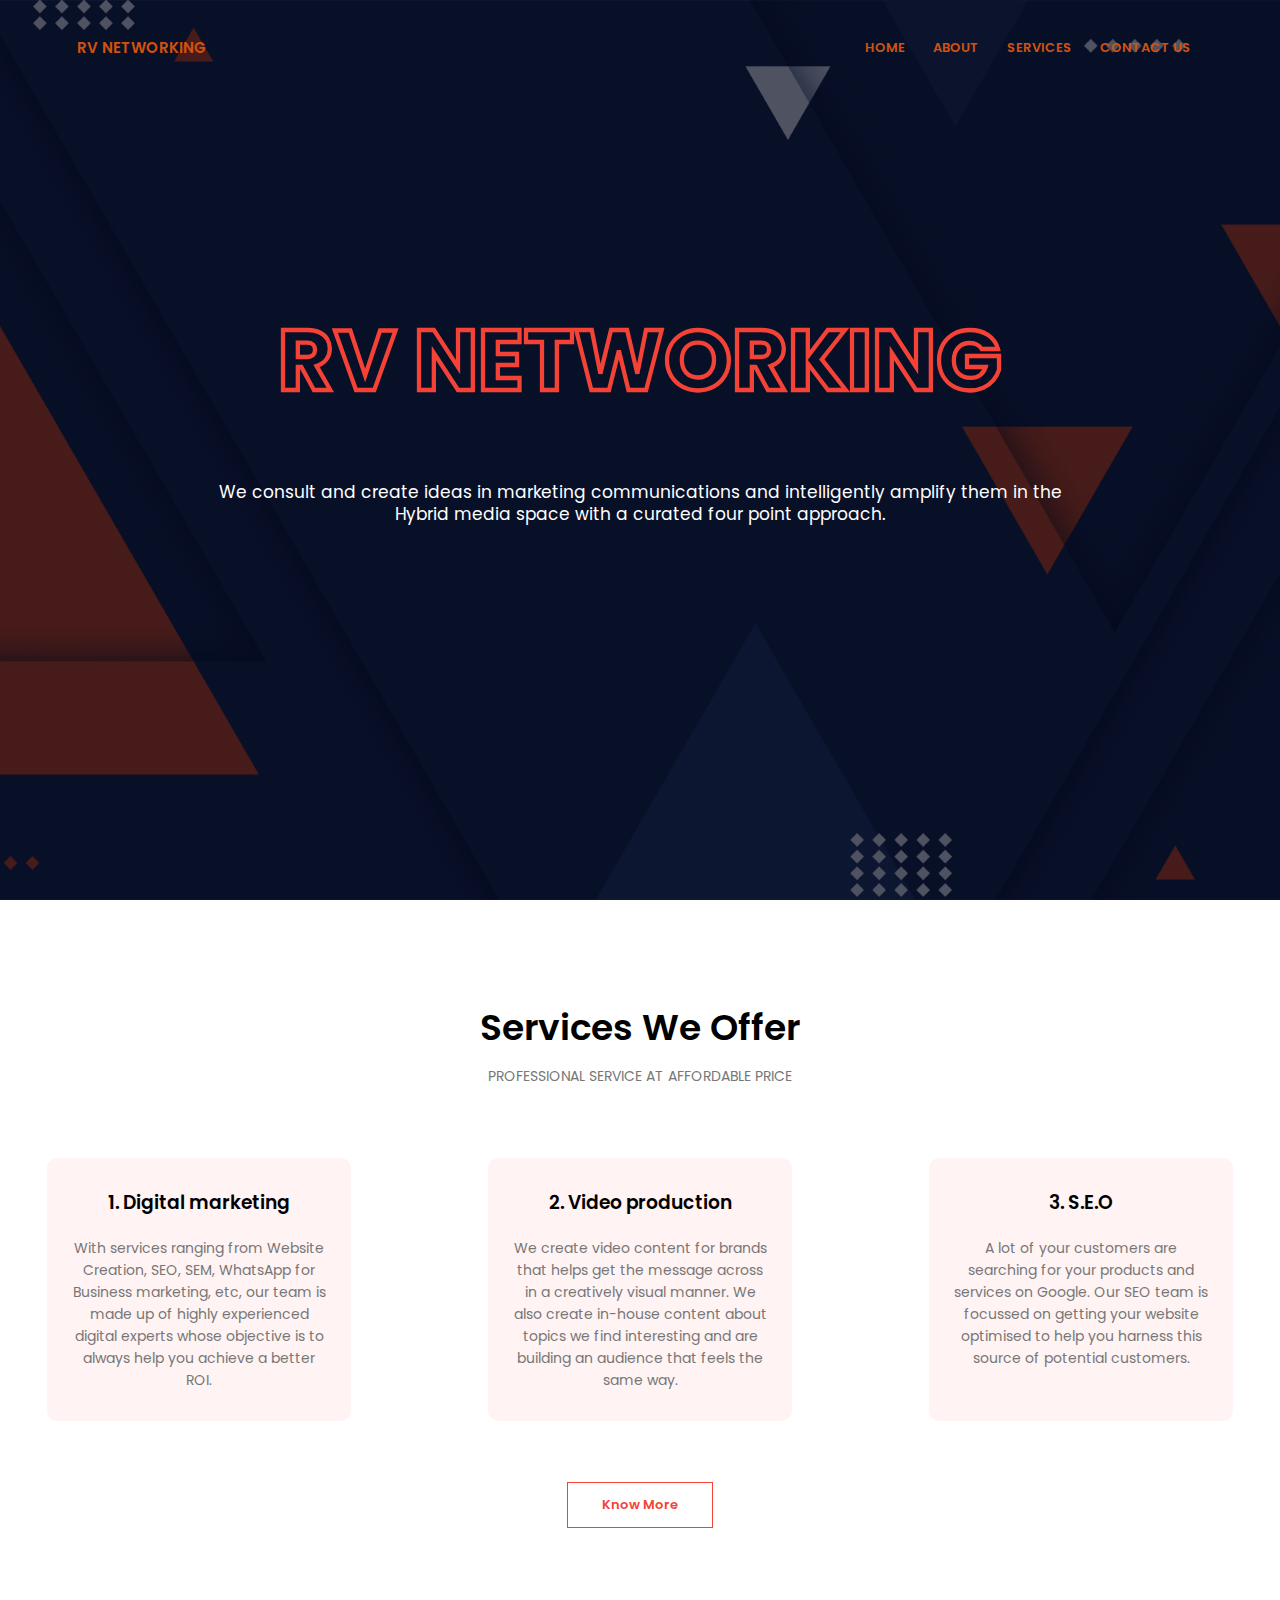
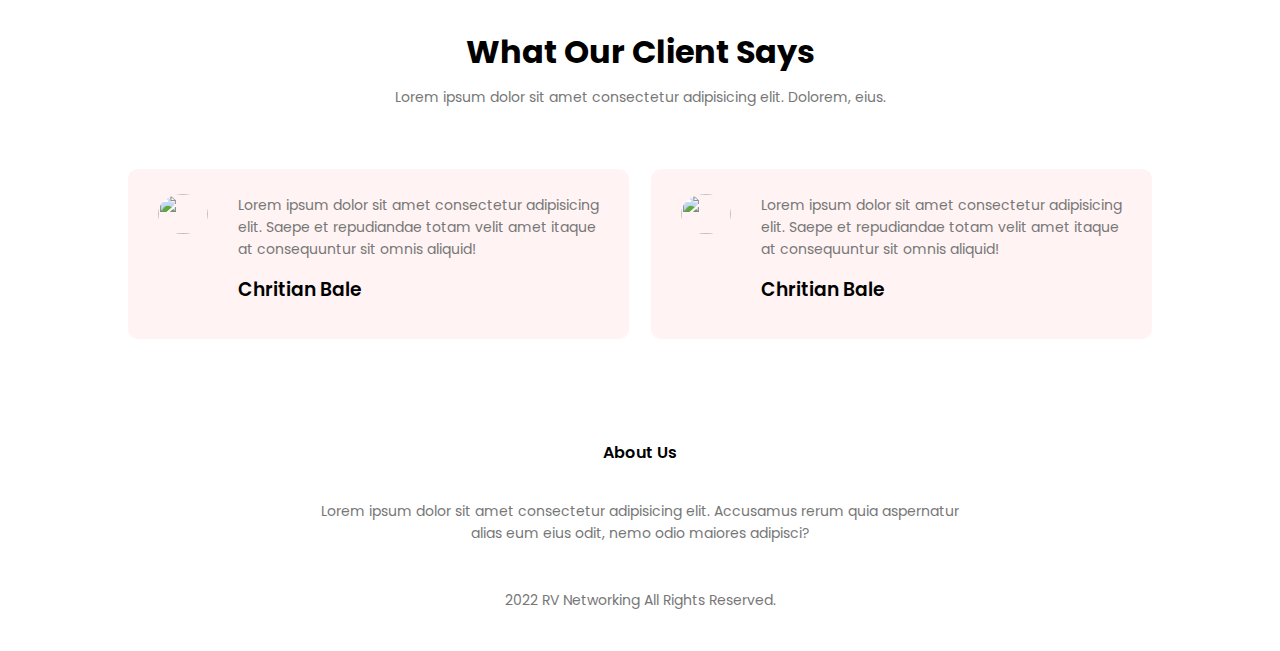
==== index.html @ 7b536aa5 "project" ====
<!DOCTYPE html>
<html lang="en">
<head>
    <meta charset="UTF-8">
    <meta http-equiv="X-UA-Compatible" content="IE=edge">
    <meta name="viewport" content="width=device-width, initial-scale=1.0">
    <link rel="stylesheet" href="./styles.css">
    <link rel="preconnect" href="https://fonts.googleapis.com">
    <link rel="preconnect" href="https://fonts.gstatic.com" crossorigin>
    <link href="https://fonts.googleapis.com/css2?family=DM+Sans&family=Montserrat:ital,wght@0,100;0,300;0,400;1,100&family=Poppins:wght@100;200;300;400;600;700&display=swap" rel="stylesheet">
    <link rel="stylesheet" href="https://cdnjs.cloudflare.com/ajax/libs/font-awesome/6.1.1/css/all.min.css" integrity="sha512-KfkfwYDsLkIlwQp6LFnl8zNdLGxu9YAA1QvwINks4PhcElQSvqcyVLLD9aMhXd13uQjoXtEKNosOWaZqXgel0g==" crossorigin="anonymous" referrerpolicy="no-referrer" />
    <title>Document</title>
</head>
<body>
    <!-- Navbar -->
    <section class="header">
        <nav>
            <a href="index.html">RV NETWORKING</a>
            <div class="nav-links" id="navLinks">
                <i class="fa fa-times" id="closeBtn" aria-hidden="true"></i>
                <ul>
                    <li><a href="./index.html">HOME</a></li>
                    <li><a href="./about.html">ABOUT</a></li>
                    <li><a href="./services.html">SERVICES</a></li>
                    <li><a href="./contact.html">CONTACT US</a></li>
                </ul>
            </div>
            <i class="fa fa-bars" id="showBtn" ></i>
        </nav>
        <div class="text-box">
            <!-- <h1></h1> -->
            <svg viewBox="0 0 1350 150">
                <text x="50%" y="50%" fill="transparent" text-anchor="middle">RV NETWORKING</text>
            </svg>
            <p>We consult and create ideas in marketing communications and intelligently amplify them in the<br>Hybrid media space with a curated four point approach.</p>
        </div>
    </section>
    <section class="services">
        <h1>Services We Offer</h1>
        <p>PROFESSIONAL SERVICE AT AFFORDABLE PRICE</p>
        <div class="row">
            <div class="services-col">
                <h3>1. Digital marketing</h3>
                <p>With services ranging from Website Creation, SEO, SEM, WhatsApp for Business marketing, etc, our team is made up of
                    highly experienced digital experts whose objective is to always help you achieve a better ROI.</p>
            </div>
            <div class="services-col">
                <h3>2. Video production</h3>
                <p>We create video content for brands that helps get the message across in a creatively visual manner. We also create
                    in-house content about topics we find interesting and are building an audience that feels the same way.</p>
            </div>
            <div class="services-col">
                <h3>3. S.E.O</h3>
                <p>A lot of your customers are searching for your products and services on Google. Our SEO team is focussed on getting
                    your website optimised to help you harness this source of potential customers.</p>
            </div>
        </div>
        <a href="./services.html" class="hero-btn">Know More</a>
    </section>

    <section class="testimonials">
        <h1>What Our Client Says</h1>
        <p>Lorem ipsum dolor sit amet consectetur adipisicing elit. Dolorem, eius.</p>
        <div class="row">
            <div class="testimonial-col">
                <img src="./assets/download.jpg" alt="">
                <div>
                    <p>
                        Lorem ipsum dolor sit amet consectetur adipisicing elit. Saepe et repudiandae totam velit amet itaque at consequuntur
                        sit omnis aliquid!
                    </p>
                    <h3>Chritian Bale</h3>
                    <i class="fa fa-star"></i>
                    <i class="fa fa-star"></i>
                    <i class="fa fa-star"></i>
                    <i class="fa fa-star"></i>
                    <i class="fa fa-star-half"></i>
                </div>
            </div>
            <div class="testimonial-col">
                <img src="./assets/download.jpg" alt="">
                <div>
                    <p>
                        Lorem ipsum dolor sit amet consectetur adipisicing elit. Saepe et repudiandae totam velit amet itaque at consequuntur
                        sit omnis aliquid!
                    </p>
                    <h3>Chritian Bale</h3>
                    <i class="fa fa-star"></i>
                    <i class="fa fa-star"></i>
                    <i class="fa fa-star"></i>
                    <i class="fa fa-star"></i>
                    <i class="fa fa-star"></i>
                    <i class="fa fa-star-o"></i>
                </div>
            </div>
        </div>
    </section>
    <section class="footer">
        <h4>About Us</h4>
        <p>Lorem ipsum dolor sit amet consectetur adipisicing elit. Accusamus rerum quia aspernatur<br>alias eum eius odit, nemo
            odio maiores adipisci?</p>
         <div class="icons">
            <a href="https://www.instagram.com/rvnetworking/"><i class="fa fa-brands fa-instagram"></i></a>
            <a ><i class="fa fa-brands fa-twitter"></i></a>
            <a href="https://www.linkedin.com/company/rvnetworking"><i class="fa fa-brands fa-linkedin"></i></a>
         </div>   
         <p> <i class="fa-solid fa-copyright"></i>  2022 RV Networking All Rights Reserved.</p>
    </section>
    <script defer src="./script.js"></script>
</body>
</html>
---- styles.css ----
*{
    padding: 0;
    margin: 0;
    font-family: 'Poppins', sans-serif; 
}

.header{
    min-height: 100vh;
    width: 100%;
    background-image: linear-gradient(rgba(4,9,30,0.7),rgba(4,9,30,0.7)),url('./assets/sep11.jpg');
    background-color: #fff;
    background-position: center;
    background-size: cover;
    position: relative;
}

nav{
    display: flex;
    padding: 2% 6%;
    justify-content: space-between;
    align-items: center;
}

 a{
    font-weight: 600;
    text-decoration: none;
    font-size: 15px;
    color: #d1520e;
}

.header-logo a:visited{
    color: #d1520e;
    text-decoration: none;
}


.nav-links{
    flex: 1;
    text-align: right;
}
.nav-links ul li{
    list-style: none;
    display: inline-block;
    padding: 8px 12px;
    position: relative;
}

.nav-links ul li a{
    color: #d1520e;
    text-decoration: none;
    font-size: 13px;
}

.nav-links ul li::after{
    content: '';
    width: 0%;
    height: 2px;
    background: #f44336;
    display: block;
    margin: auto;
    transition: 0.5s
}
.nav-links ul li:hover::after{
    width: 100%;
}

.text-box{
    width: 90%;
    color: #fff;
    position: absolute;
    top: 50%;
    left: 50%;
    transform: translate(-50%,-50%);
    text-align: center;
}


svg text{
    
    stroke: #f44336;
    font-size: 100px;
    font-weight: 700;
    stroke-width: 5;
    animation: textAnimate 5s infinite alternate;
}


@keyframes textAnimate {
    0%{
        stroke-dasharray: 0 50%;
    }
    100%{
        stroke-dasharray: 50% 0;
        fill: #f44336;
    }
}

.text-box p{
    margin: 10px 0 40px;
    font-size: 17px;
    color: #fff;
}

nav .fa{
    display: none;
}

@media (max-width:700px) {
    svg text{
        font-size: 160px;
        margin: auto;
    }

    svg{
        margin: auto;
        height: 55px;
        width: 280px;
    }

    .text-box p{
        font-size: 12px;
    }
    .nav-links ul li{
        display: block;
        color: #000;
    }
    .nav-links{
        position: fixed;
        background: #f44336;
        height: 100vh;
        width: 200px;
        top: 0;
        right: -200px;
        text-align: left;
        z-index: 2;
        transition: 1s;
    }
    nav .fa{
        display: block;
        color: #d1520e;
        margin: 10px;
        font-size: 22px;
        cursor: pointer;
    }
    .nav-links ul{
        padding: 30px;
    }

    .nav-links ul li a{
        color: #000;
    }
}


/* services */
.services{
    width: 95%;
    margin: auto;
    text-align: center;
    padding-top: 100px;
}

.services h1{
    font-size: 36px;
    font-weight: 600;
}

p{
    color: #777;
    font-size: 14px;
    line-height: 22px;
    padding: 10px;
}

.row{
    margin-top: 5%;
    display: flex;
    justify-content: space-between;
}
.services-col{
    flex-basis: 25%;
    background: #fff3f3;
    border-radius: 10px;
    margin: 0 15px;
    margin-bottom: 5%;
    padding: 20px 12px;
    box-sizing: border-box;
    transition: 0.5s;
}

h3{
    text-align: center;
    font-weight: 600;
    margin: 10px 0;
}

.services-col:hover{
    box-shadow: 0 0 20px 0px rgba(0, 0, 0, 0.2);
}

.hero-btn{
    display: inline-block;
    text-decoration: none;
    color: #f44336;
    border: 1px solid #f44336;
    padding: 12px 34px;
    font-size: 13px;
    background: transparent;
    position: relative;
    cursor: pointer;
}

.hero-btn:hover{
    background: #f44336;
    color: #fff;
    transition: .5s;
}

@media (max-width:700px) {
    .row{
        flex-direction: column;
    }
}


/* testimonials */

.testimonials{
    width: 80%;
    margin: auto;
    padding-top: 100px;
    text-align: center;
}

.testimonial-col{
    flex-basis: 44%;
    border-radius: 10px;
    margin-bottom: 5%;
    text-align: left;
    background: #fff3f3;
    padding: 25px;
    cursor: pointer;
    display: flex;
}

.testimonial-col img{
    height: 40px;
    width: 50px;
    margin-left:5px;
    margin-right: 30px;
    border-radius: 50%;
}

.testimonial-col p{
    padding: 0;
}

.testimonial-col h3{
    margin-top: 15px;
    text-align: left;
}

.testimonial-col .fa{
    color: #f44336;
}

@media (max-width:700) {
    .testimonial-col img{
        margin-left:0px;
        margin-right: 15px;
    }
}


.footer{
    width: 100%;
    text-align: center;
    padding: 30px 0;

}

.footer h4{
    margin-top: 20px;
    margin-bottom: 25px;
    font-weight: 600;
}

.icons .fa{
    color: #f44336;
    margin: 0 13px;
    cursor: pointer;
    padding: 18px 0;
}


/* About Us Pagee */
.sub-header{
    height: 50vh;
    width: 100%;
    background-image: linear-gradient(rgba(4,9,30,0.7),rgba(4,9,30,0.7)),url('./assets/pexels-fauxels-3183197.jpg');
    background-position: center;
    background-size: cover;
    text-align: center;
    color: #fff;
}
.sub-header h1{
    margin-top: 100px;
}

.about-us{
    width: 80%;
    margin: auto;
    padding-top: 80px;
    padding-bottom: 50px;
}

.about-col{
    flex-basis: 48%;
    padding: 30px 2px;
}

.about-col img{
    width: 100%;
}

.about-col h1{
    padding-top: 0;

}

.about-col p{
    padding: 15px 0 25px;
}

.facilities{
    width: 90%;
    margin: auto;
    text-align: center;
    padding-top: 100px;
}

.facilities-col{
    flex-basis: 21%;
    border-radius: 10px;
    margin-bottom: 5%;
    text-align: left;
}

.facilities-col img{
    width: 100%;
    border-radius: 10px;
}

.facilities-col p{
    padding: 0;

}

.facilities-col h3{
    margin-top: 16px;
    margin-bottom: 15px;
    text-align: left;
}

.contact-us{
    width: 80%;
    margin: auto;

}
.contact-col{
    flex-basis: 48%;
    margin-bottom: 30px;

}

.contact-col div{
    display: flex;
    align-items: center;
    margin-bottom: 40px;
}

.contact-col .fa{
    font-size: 28px;
    color: #f44336;
    margin: 10px;
    margin-right: 30px;
}

.contact-col div p{
    padding: 0;

}

.contact-col div h5{
    font-size: 20px;
    margin-bottom: 5px;
    color: #555;
    font-weight: 400;
}

.contact-col input,.contact-col textarea{
    width: 100%;
    padding: 15px;
    margin-bottom: 17px;
    outline: none;
    border: 1px solid #ccc;
    box-sizing: border-box;
}

@media (max-width:700px) {
    .contact-col div h5{
        font-size: 16px;
    }
}
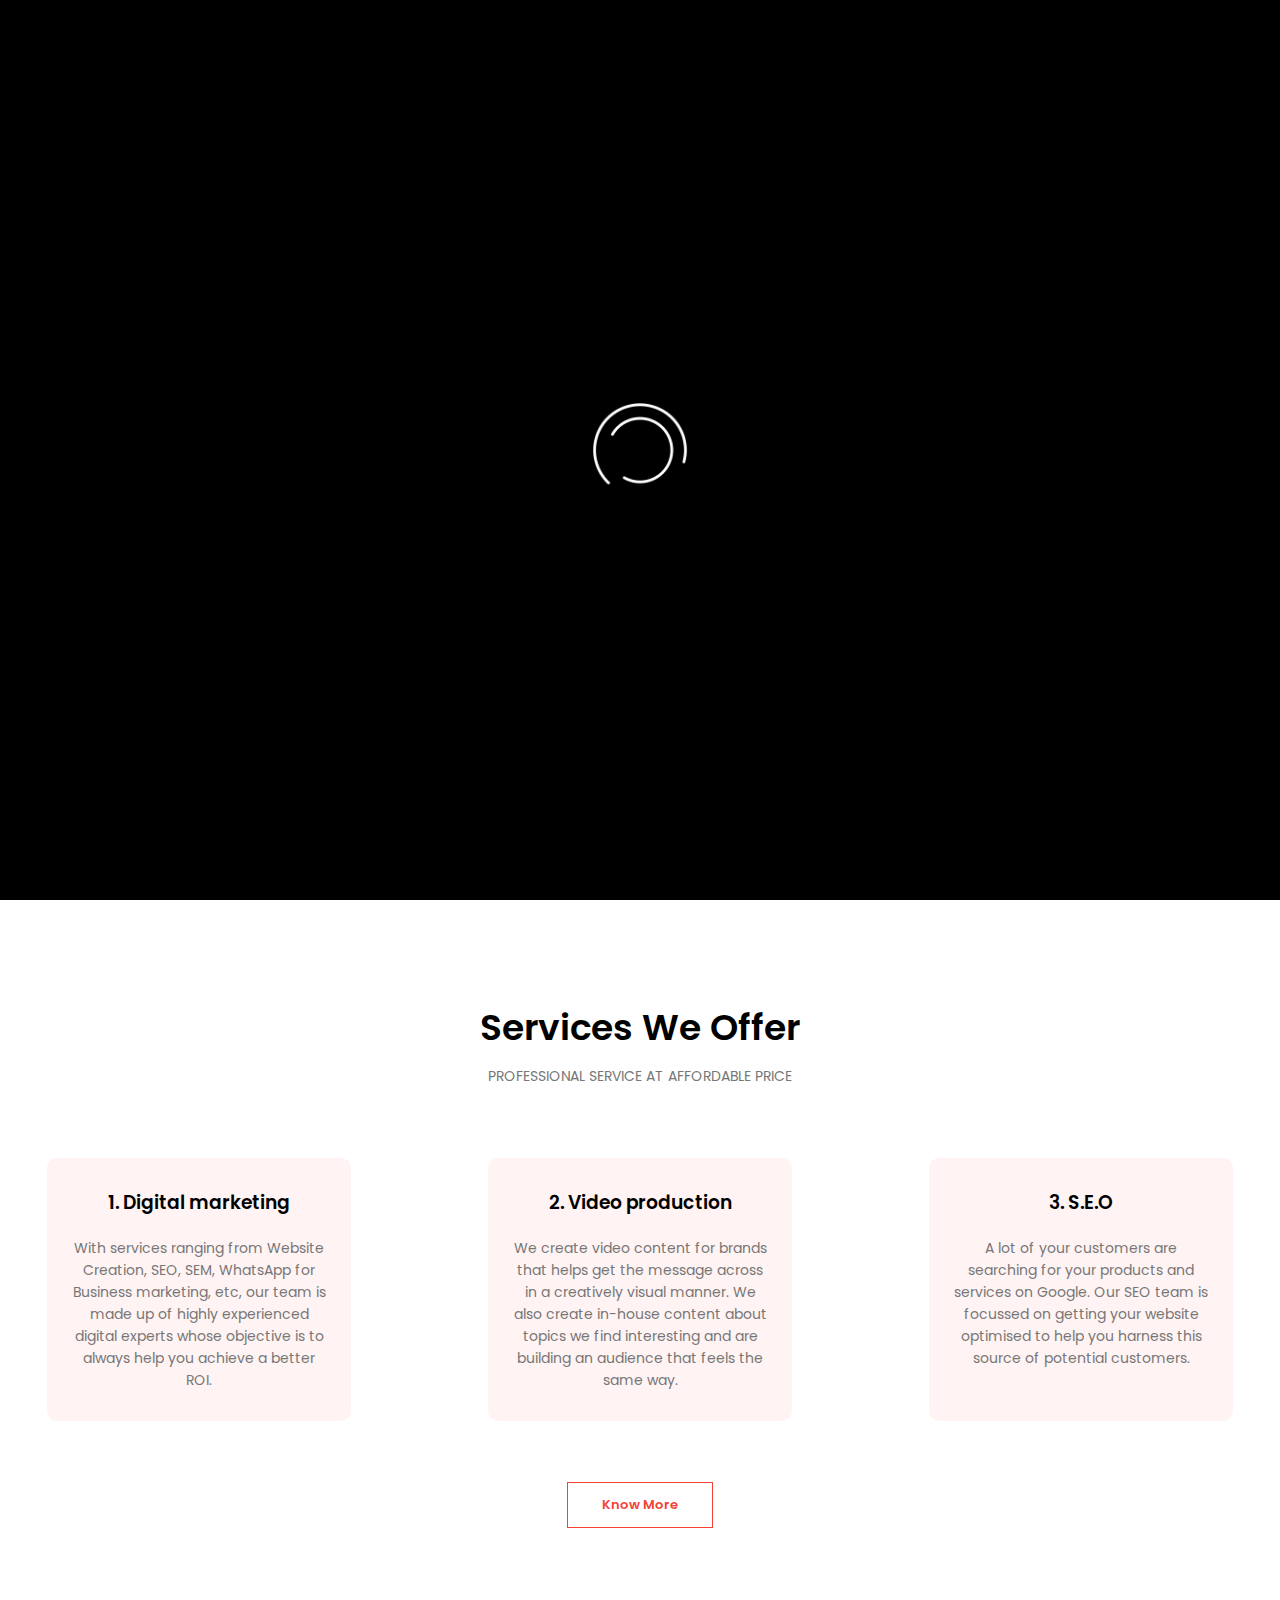
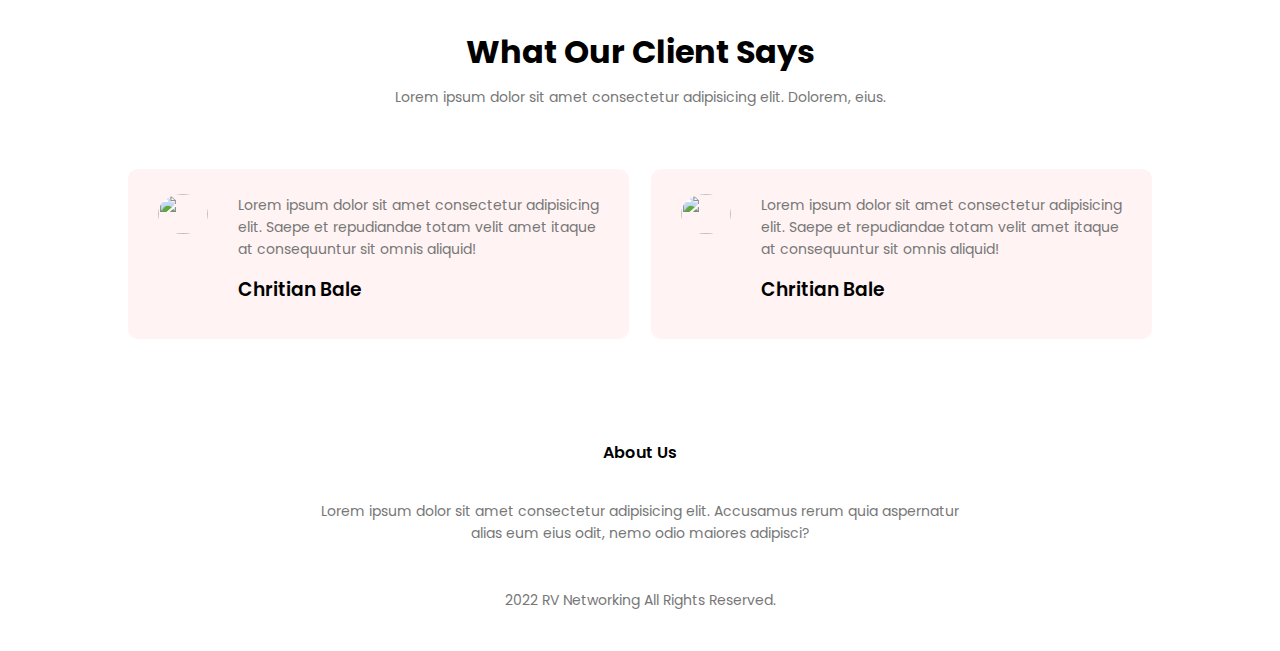
==== commit be2931bc: "preloader" ====
--- a/index.html
+++ b/index.html
@@ -12,6 +12,7 @@
     <title>Document</title>
 </head>
 <body>
+    <div class="preloader" id="preloader"></div>
     <!-- Navbar -->
     <section class="header">
         <nav>
--- a/styles.css
+++ b/styles.css
@@ -412,3 +412,13 @@
         font-size: 16px;
     }
 }
+
+
+.preloader{
+    background: #000 url('./assets/circle-loader-gif-2.gif') no-repeat center center;
+    background-size: 15%;
+    height: 100vh;
+    width: 100%;
+    position: fixed;
+    z-index: 100;
+}